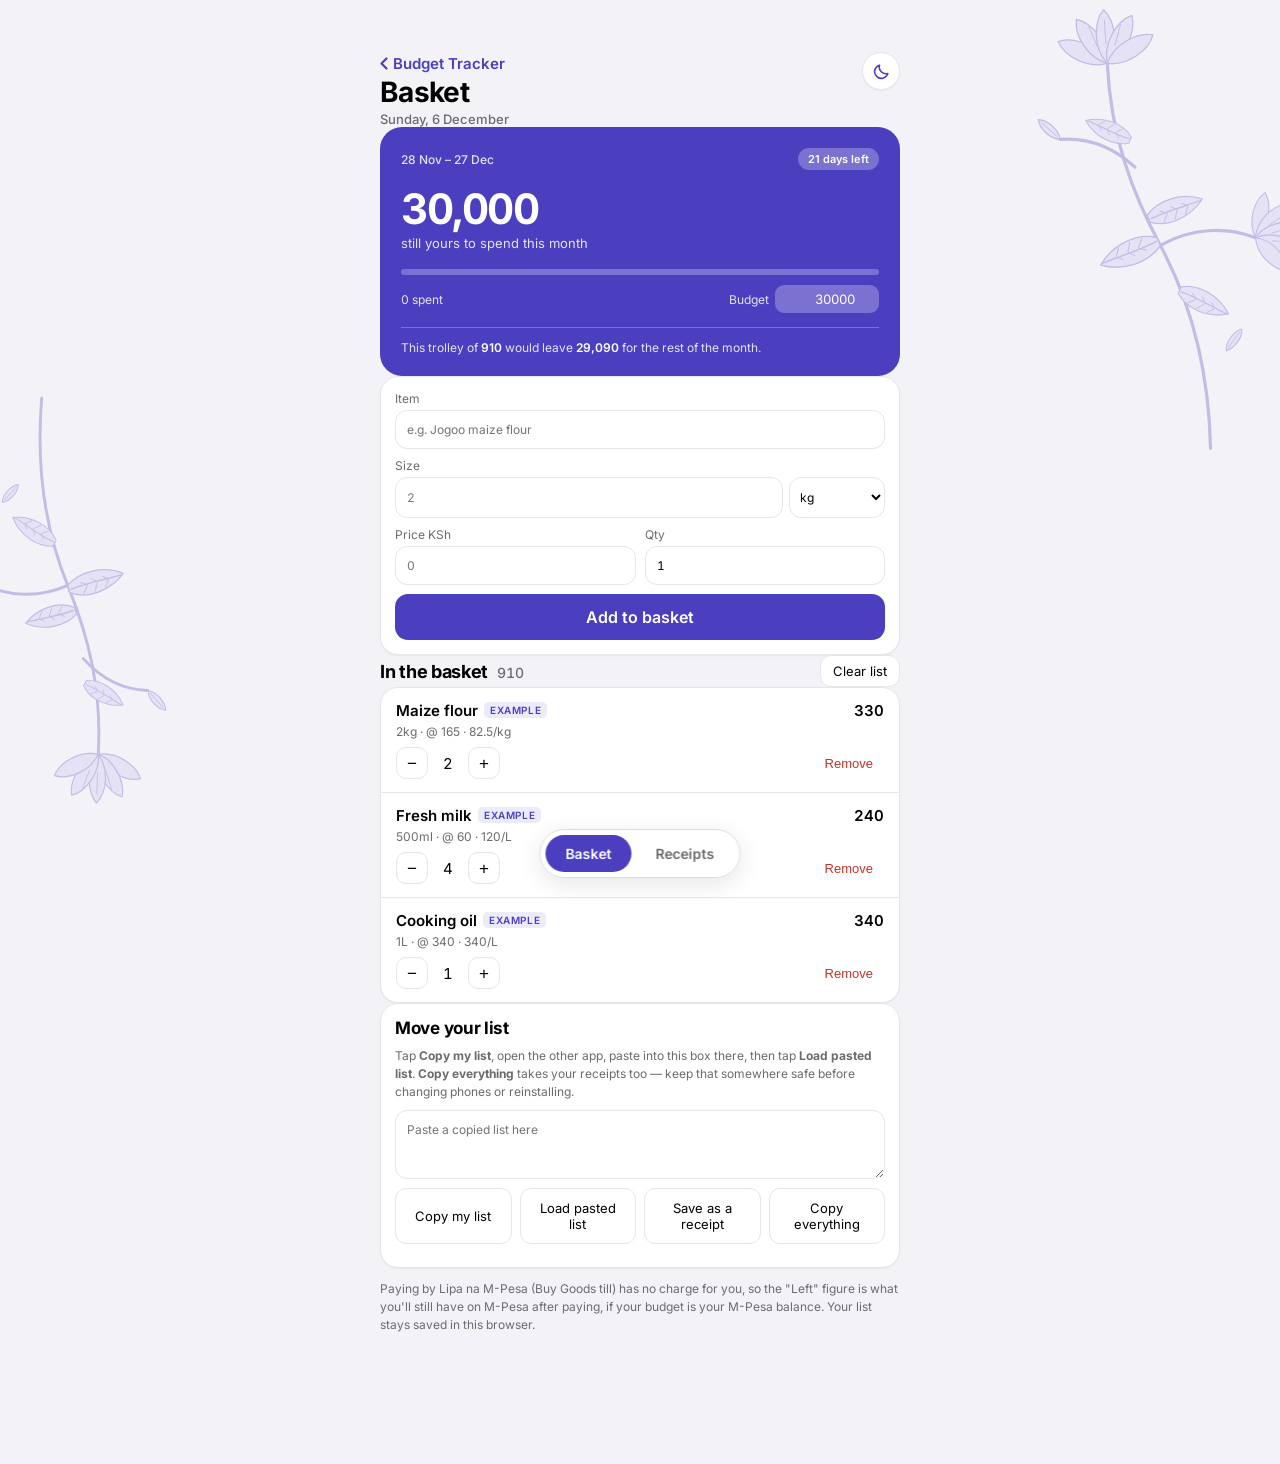
==== app/src/main/assets/basket.html @ 68eb5845 "Make "Install it" work, and put it on the page the app opens on installUpdate() ran on the JavaBridg" ====
<!doctype html><html><head><meta charset=utf8><meta name=viewport content="width=device-width,initial-scale=1,viewport-fit=cover">
<title>Basket — Budget Tracker</title>
<style>:root{color-scheme:light;box-sizing:border-box;padding-top:env(safe-area-inset-top,0px);padding-bottom:env(safe-area-inset-bottom,0px)}html{scroll-padding-top:env(safe-area-inset-top,0px)}body{margin:0;padding:0;font:14px -apple-system,BlinkMacSystemFont,sans-serif;background:#fff;color:#000}img{max-width:100%}[hidden]:not([hidden=until-found i]){display:none!important}</style>
</head><body>
<style>
/* The two webfonts are bundled, so the type survives with no network. */
@font-face{font-family:'Inter';font-style:normal;font-weight:400 700;font-display:swap;
  src:url(fonts/inter-var-latin.woff2) format('woff2')}
</style>
<style>
/* Two themes, switched by hand from the header.
   Light is the Wallet look: a coloured budget card over grey, with a botanical
   line engraving etched into the background.
   Dark is Liquid Glass: translucent panels over black, floating tab bar. */
:root, :root[data-theme="light"]{
  --bg:#F2F2F7; --ink:#000000; --ink2:#6C6C70; --line:#E5E5EA;
  --card:#FFFFFF; --card-line:#E5E5EA; --card-shadow:0 1px 2px rgba(0,0,0,.05);
  --hero:#4B3FBF; --hero-ink:#FFFFFF; --hero-dim:rgba(255,255,255,.85);
  --hero-track:rgba(255,255,255,.26); --hero-fill:#FFFFFF;
  --tint:#4B3FBF; --on-tint:#FFFFFF; --tint-soft:#ECEBFA;
  --warn:#B45309; --bad:#C0352B;
  --shell:rgba(255,255,255,.88); --shell-line:#DCDCE1; --shell-shadow:0 6px 24px rgba(0,0,0,.10);
  --decal-fill:#E4E2F4; --decal-line:#C2BDE5;
  --body:"Inter",-apple-system,system-ui,sans-serif;
  --mono:"Inter",-apple-system,system-ui,sans-serif;
  --blur:none;
  color-scheme:light;
}
:root[data-theme="dark"]{
  --bg:#000000; --ink:#FFFFFF; --ink2:#A8A8AD; --line:rgba(255,255,255,.12);
  --card:rgba(255,255,255,.06); --card-line:rgba(255,255,255,.11); --card-shadow:none;
  --hero:rgba(255,255,255,.08); --hero-ink:#FFFFFF; --hero-dim:#A8A8AD;
  --hero-track:rgba(255,255,255,.14); --hero-fill:#FF9F0A;
  --tint:#FF9F0A; --on-tint:#241500; --tint-soft:rgba(255,159,10,.16);
  --warn:#FFD60A; --bad:#FF6482;
  --shell:rgba(40,40,42,.72); --shell-line:rgba(255,255,255,.16); --shell-shadow:none;
  --decal-fill:rgba(255,255,255,.13); --decal-line:rgba(255,255,255,.34);
  --blur:blur(24px);
  color-scheme:dark;
}

*{-webkit-tap-highlight-color:transparent}
body{background:var(--bg);color:var(--ink);font-family:var(--body);font-size:15px;
  padding-left:max(16px,env(safe-area-inset-left,0px));
  padding-right:max(16px,env(safe-area-inset-right,0px));
  padding-block:0 118px}

/* The engraving. Fixed, so it sits behind everything and never scrolls - which
   is also what gives the glass something to refract in the dark theme. */
.decal{position:fixed;inset:0;z-index:0;pointer-events:none;overflow:hidden}
.decal svg{position:absolute;fill:var(--decal-fill);stroke:var(--decal-line)}
.decal .d1{top:-84px;right:-110px;width:380px;transform:rotate(8deg)}
.decal .d2{bottom:20px;left:-146px;width:344px;transform:rotate(-166deg)}

.wrap{position:relative;z-index:1;max-width:520px;margin:0 auto;display:flex;flex-direction:column;gap:14px}
.num{font-family:var(--mono);font-variant-numeric:tabular-nums;letter-spacing:0}

/* ---- header ---------------------------------------------------------- */
.hello{padding-top:52px;display:flex;align-items:flex-start;justify-content:space-between;gap:12px}
.today{margin:2px 0 0;font-size:13px;color:var(--ink2);font-weight:500}
.upto{display:inline-flex;align-items:center;gap:5px;font-size:15px;font-weight:600;
  color:var(--tint);text-decoration:none;padding:2px 0}
h1{font-size:28px;margin:0;font-weight:700;letter-spacing:-.7px}
.themebtn{width:38px;height:38px;border-radius:19px;border:1px solid var(--card-line);
  background:var(--card);color:var(--tint);cursor:pointer;display:flex;align-items:center;
  justify-content:center;flex:none;box-shadow:var(--card-shadow)}

/* ---- the budget card ------------------------------------------------- */
.cycle{background:var(--hero);color:var(--hero-ink);border-radius:22px;padding:20px;
  display:flex;flex-direction:column;border:1px solid transparent;
  backdrop-filter:var(--blur);-webkit-backdrop-filter:var(--blur)}
:root[data-theme="dark"] .cycle{border-color:var(--card-line)}
.cyctop{display:flex;justify-content:space-between;align-items:center;gap:10px;
  font-size:12px;color:var(--hero-dim);font-weight:500}
.pill{font-size:11px;font-weight:600;padding:4px 10px;border-radius:999px;white-space:nowrap;
  background:var(--hero-track);color:var(--hero-ink)}
:root[data-theme="dark"] .pill{background:var(--tint);color:var(--on-tint)}
.cycbig{font-size:42px;font-weight:700;letter-spacing:-1.5px;line-height:1;margin-top:18px}
.cycsub{margin:5px 0 0;font-size:13px;color:var(--hero-dim)}
.bar{height:6px;background:var(--hero-track);border-radius:3px;overflow:hidden;margin-top:18px}
.bar i{display:block;height:100%;width:0;background:var(--hero-fill);border-radius:3px;transition:width .25s}
.cycfoot{display:flex;justify-content:space-between;align-items:center;gap:10px;
  margin-top:10px;font-size:12px;color:var(--hero-dim)}
.cycfoot .budget{display:flex;align-items:center;gap:6px}
.cycfoot .budget input{width:86px;padding:6px 9px;font-size:13px;text-align:right;
  background:var(--hero-track);border:0;border-radius:9px;color:var(--hero-ink)}
.cycfoot .owned{text-decoration:none;color:var(--hero-dim)}
.cycfoot .owned b{background:var(--hero-track);color:var(--hero-ink);font-weight:600;
  padding:6px 10px;border-radius:9px;margin-left:5px;display:inline-block}
.basketline{margin:14px 0 0;padding-top:12px;border-top:1px solid var(--hero-track);
  font-size:12px;color:var(--hero-dim)}
.basketline b{color:var(--hero-ink);font-weight:600}

/* ---- surfaces -------------------------------------------------------- */
input,select,textarea{background:var(--card);border:1px solid var(--card-line);
  border-radius:12px;padding:11px;min-width:0;color:var(--ink);font:inherit}
input:focus,select:focus,textarea:focus,button:focus-visible,a:focus-visible{
  outline:2px solid var(--tint);outline-offset:2px}
form{background:var(--card);border:1px solid var(--card-line);border-radius:18px;padding:14px;
  display:grid;grid-template-columns:1fr 1fr;gap:9px;box-shadow:var(--card-shadow)}
form .full{grid-column:1/-1}
form label{display:flex;flex-direction:column;gap:4px;font-size:12px;color:var(--ink2);min-width:0}
.size{display:flex;gap:6px}.size input{flex:1;width:0}.size select{width:96px;padding:11px 6px}
.addrow{grid-column:1/-1;display:flex;gap:9px}
.add{flex:1;background:var(--tint);color:var(--on-tint);border:0;border-radius:13px;
  padding:13px 8px;font-weight:600;font-size:16px;cursor:pointer;font-family:inherit}
.add.scan{background:var(--tint-soft);color:var(--tint);box-shadow:none}
:root[data-theme="dark"] .add.scan{color:var(--tint)}

.listhead{display:flex;justify-content:space-between;align-items:center}
.listhead h2{font-size:18px;margin:0;font-weight:700;letter-spacing:-.3px;
  display:flex;align-items:baseline;gap:9px}
.listhead h2 .num{font-size:14px;color:var(--ink2);font-weight:500}
.ghost{background:var(--card);border:1px solid var(--card-line);border-radius:11px;
  padding:7px 12px;font-size:13px;cursor:pointer;color:var(--ink);font-family:inherit}
.confirm{color:var(--bad);border-color:var(--bad)}

ul{list-style:none;margin:0;padding:0;background:var(--card);border:1px solid var(--card-line);
  border-radius:18px;overflow:hidden;box-shadow:var(--card-shadow)}
li{display:grid;grid-template-columns:1fr auto;gap:4px 10px;padding:13px 15px;
  border-bottom:1px solid var(--line)}
li:last-child{border-bottom:0}
.nm{font-weight:600;min-width:0;overflow-wrap:anywhere}
.ex{font-size:10px;letter-spacing:.06em;text-transform:uppercase;background:var(--tint-soft);
  color:var(--tint);padding:2px 6px;border-radius:5px;margin-left:6px;vertical-align:2px}
.meta{font-size:12px;color:var(--ink2);font-family:var(--mono)}
.line{text-align:right;font-weight:600;font-variant-numeric:tabular-nums}
.ctl{grid-column:1/-1;display:flex;align-items:center;gap:7px;margin-top:4px}
.ctl button{width:32px;height:32px;border-radius:10px;border:1px solid var(--card-line);
  background:transparent;color:var(--ink);cursor:pointer;font-size:17px;line-height:1}
.ctl .q{min-width:26px;text-align:center;font-variant-numeric:tabular-nums}
.ctl .del{margin-left:auto;width:auto;padding:0 11px;font-size:13px;color:var(--bad);border:0}
.empty{padding:22px;text-align:center;color:var(--ink2)}
.tip{font-size:12px;color:var(--ink2);line-height:1.5}

.xfer{background:var(--card);border:1px solid var(--card-line);border-radius:18px;padding:14px;
  display:flex;flex-direction:column;gap:9px;box-shadow:var(--card-shadow)}
.xfer h2{font-size:17px;margin:0;font-weight:700;letter-spacing:-.3px}
.xfer .tip{margin:0}
textarea{font-family:var(--mono);font-size:12px;width:100%;box-sizing:border-box;resize:vertical}
.xbtns{display:flex;gap:8px;flex-wrap:wrap}.xbtns .ghost{flex:1;padding:11px}

/* ---- receipts -------------------------------------------------------- */
.stack{display:flex;flex-direction:column;gap:14px}
.sect{background:var(--card);border:1px solid var(--card-line);border-radius:18px;padding:16px;
  box-shadow:var(--card-shadow)}
.sect h2{font-size:17px;margin:0 0 10px;font-weight:700;letter-spacing:-.3px;color:var(--ink)}
.row2{display:flex;justify-content:space-between;gap:10px;padding:9px 0;
  border-bottom:1px solid var(--line);font-size:15px}
.row2:last-child{border-bottom:0}
.row2 .n{min-width:0;overflow-wrap:anywhere}
.row2 .s{display:block;font-size:12px;color:var(--ink2);margin-top:2px}
.row2 .v{font-family:var(--mono);font-variant-numeric:tabular-nums;white-space:nowrap;font-weight:600}
.rcard{display:flex;justify-content:space-between;align-items:center;gap:12px;width:100%;
  text-align:left;background:var(--card);border:1px solid var(--card-line);border-radius:16px;
  padding:14px 16px;cursor:pointer;color:var(--ink);font-family:inherit;box-shadow:var(--card-shadow)}
.rcard .when{font-weight:600;font-size:16px}
.rcard .sub2{font-size:13px;color:var(--ink2)}
.rcard .amt{font-family:var(--mono);font-weight:600;white-space:nowrap;font-variant-numeric:tabular-nums}
.back{background:none;border:0;color:var(--tint);font-weight:600;font-size:15px;padding:0;
  cursor:pointer;text-align:left;font-family:inherit}
.datefix{display:flex;align-items:center;justify-content:space-between;gap:10px;font-size:13px;
  color:var(--ink2);background:var(--card);border:1px solid var(--card-line);border-radius:16px;
  padding:11px 14px;box-shadow:var(--card-shadow)}
.datefix input{padding:7px 9px}
.actions{display:flex;gap:8px}
.actions .ghost{flex:1;padding:12px}
.empty2{color:var(--ink2);font-size:13px;padding:6px 0;line-height:1.5}
.search{width:100%;box-sizing:border-box}

/* ---- the floating tab bar -------------------------------------------- */
.tabs{position:fixed;left:50%;transform:translateX(-50%);
  bottom:calc(22px + env(safe-area-inset-bottom,0px));z-index:30;display:flex;gap:4px;padding:5px;
  border-radius:999px;background:var(--shell);border:1px solid var(--shell-line);
  box-shadow:var(--shell-shadow);backdrop-filter:blur(30px);-webkit-backdrop-filter:blur(30px)}
.tab{display:flex;align-items:center;gap:7px;padding:10px 20px;border-radius:999px;border:0;
  background:transparent;color:var(--ink2);font-size:14px;font-weight:600;cursor:pointer;
  font-family:inherit}
.tab.on{background:var(--tint);color:var(--on-tint)}

/* ---- the review sheet ------------------------------------------------ */
.sheet{position:fixed;inset:0;z-index:40;background:rgba(0,0,0,.45);display:flex;
  align-items:flex-end;justify-content:center}
.sheetbox{background:var(--bg);width:100%;max-width:520px;max-height:88vh;box-sizing:border-box;
  display:flex;flex-direction:column;border-radius:26px 26px 0 0;border:1px solid var(--card-line);
  border-bottom:0;padding:16px max(16px,env(safe-area-inset-left,0px))
  calc(16px + env(safe-area-inset-bottom,0px))}
.sheethead{display:flex;justify-content:space-between;align-items:baseline;gap:10px;margin-bottom:10px}
.sheethead h2{font-size:18px;margin:0;font-weight:700;cursor:pointer;letter-spacing:-.3px}
.sums{font-family:var(--mono);font-size:12px;color:var(--ink2);text-align:right;line-height:1.6;
  white-space:nowrap}
.sums b{color:var(--ink);font-weight:600}
.sums b.off,.sums .off{color:var(--bad)}
.rows{overflow-y:auto;display:flex;flex-direction:column;gap:8px;padding:2px 0}
.rows .tip{margin:0}
.r{display:grid;grid-template-columns:auto 1fr;gap:6px 9px;background:var(--card);
  border:1px solid var(--card-line);border-radius:14px;padding:10px}
.r>input[type=checkbox]{width:21px;height:21px;accent-color:var(--tint);margin:0;align-self:center;padding:0}
.r .rn{grid-column:2}
.r .rq{grid-column:2;display:flex;gap:8px}
.r .rq label{flex:1;display:flex;flex-direction:column;gap:2px;font-size:11px;color:var(--ink2);min-width:0}
.r input[type=text],.r input[type=number]{width:100%;box-sizing:border-box;padding:8px}
.r.off{opacity:.45}
.repl{display:flex;align-items:center;gap:9px;font-size:13px;color:var(--ink);margin-top:10px;line-height:1.4}
.repl input{width:19px;height:19px;accent-color:var(--tint);margin:0;padding:0;flex:none}
.sheetbtns{display:flex;gap:8px;margin-top:12px}
.sheetbtns button{flex:1}
.sheetbtns .ghost{padding:13px}
.sheetbtns button:disabled{opacity:.5}

@media print{
  body{background:#fff;color:#000;padding:0 12px}
  .tabs,.decal,#pageBasket,#pageReceipts,.sheet,.actions,.back,.datefix,.tip{display:none!important}
  .sect{border:0;padding:0;background:#fff;box-shadow:none}
  .row2{border-bottom:1px solid #ccc}
  .row2 .s,.sect h2{color:#555}
  .pheader{display:block;margin:0 0 10px}
  .pheader h1{font-size:18px}
}
.pheader{display:none}
@media (prefers-reduced-motion:reduce){.bar i{transition:none}}
</style>

<script src="js/decal.js"></script>

<div class="wrap">
<div id="pageBasket">
  <header class="hello">
    <div>
      <a class="upto" href="index.html">
        <svg width="8" height="13" viewBox="0 0 8 13" fill="none" stroke="currentColor"
             stroke-width="2.2" stroke-linecap="round" stroke-linejoin="round"
             aria-hidden="true"><path d="M6.5 1.5L1.5 6.5L6.5 11.5"/></svg>
        Budget Tracker
      </a>
      <h1 id="greet">Basket</h1>
      <p class="today" id="today"></p>
    </div>
    <button type="button" class="themebtn" id="themeBtn" aria-label="Switch between light and dark">
      <svg id="themeIcon" width="19" height="19" viewBox="0 0 24 24" fill="none" stroke="currentColor" stroke-width="2" stroke-linecap="round" stroke-linejoin="round" aria-hidden="true"></svg>
    </button>
  </header>

  <section class="cycle" id="meter">
    <div class="cyctop">
      <span id="cycRange"></span>
      <span class="pill" id="cycDays"></span>
    </div>
    <div class="cycbig num" id="cycLeft">0</div>
    <p class="cycsub" id="cycSub">still yours to spend this month</p>
    <div class="bar"><i id="fill"></i></div>
    <div class="cycfoot">
      <span class="num" id="cycSpent"></span>
      <label class="budget" id="budgetEdit" for="budget">Budget <input id="budget" class="num" type="number" inputmode="numeric" min="0" step="500" value="30000"></label>
      <a class="budget owned" id="budgetOwned" href="index.html#budget-card" hidden>Budget <b class="num" id="budgetFigure">0</b></a>
    </div>
    <p class="basketline" id="basketLine" hidden></p>
  </section>

  <form id="f" autocomplete="off">
    <label class="full" for="name">Item<input id="name" required placeholder="e.g. Jogoo maize flour"></label>
    <label class="full" for="sizeN">Size<span class="size"><input id="sizeN" class="num" type="number" inputmode="decimal" step="any" min="0" placeholder="2"><select id="unit"><option>kg</option><option>g</option><option>L</option><option>ml</option><option>pcs</option><option>pack</option></select></span></label>
    <label for="price">Price KSh<input id="price" class="num" type="number" inputmode="decimal" step="any" min="0" required placeholder="0"></label>
    <label for="qty">Qty<input id="qty" class="num" type="number" inputmode="numeric" min="1" value="1"></label>
    <div class="addrow">
      <button class="add" type="submit">Add to basket</button>
      <button class="add scan" type="button" id="scanBtn" hidden>Scan receipt</button>
    </div>
  </form>

  <div class="listhead"><h2>In the basket <span class="num" id="basketTotal"></span></h2><button class="ghost" id="clear" type="button">Clear list</button></div>
  <ul id="list"></ul>
  <section class="xfer">
    <h2>Move your list</h2>
    <p class="tip">Tap <b>Copy my list</b>, open the other app, paste into this box there, then tap <b>Load pasted list</b>. <b>Copy everything</b> takes your receipts too &mdash; keep that somewhere safe before changing phones or reinstalling.</p>
    <textarea id="code" rows="3" placeholder="Paste a copied list here"></textarea>
    <div class="xbtns"><button type="button" class="ghost" id="copyBtn">Copy my list</button><button type="button" class="ghost" id="loadBtn">Load pasted list</button><button type="button" class="ghost" id="keepBtn">Save as a receipt</button><button type="button" class="ghost" id="backupBtn">Copy everything</button></div>
    <p class="tip" id="xmsg" role="status"></p>
  </section>
  <section class="xfer" id="updateBox" hidden>
    <h2>This app</h2>
    <p class="tip" id="updateMsg">Version</p>
    <div class="xbtns">
      <button type="button" class="ghost" id="updateBtn">Check for updates</button>
      <button type="button" class="ghost" id="installBtn" hidden>Install it</button>
    </div>
  </section>
  <p class="tip">Paying by Lipa na M-Pesa (Buy Goods till) has no charge for you, so the "Left" figure is what you'll still have on M-Pesa after paying, if your budget is your M-Pesa balance. Your list stays saved in this browser.</p>
</div>

<div id="pageReceipts" hidden class="stack">
  <input id="q" class="search" type="search" placeholder="Search everything you have bought - e.g. flour" aria-label="Search saved receipts">
  <div class="sect" id="searchOut" hidden></div>
  <div class="sect" id="months"></div>
  <div class="sect" id="topItems"></div>
  <div class="stack" id="receiptList"></div>
</div>

<div id="pageOne" hidden class="stack">
  <button type="button" class="back" id="backToList">&lt; All receipts</button>
  <div class="pheader"><h1>Basket Budget</h1></div>
  <div class="sect" id="oneHead"></div>
  <div class="sect" id="oneItems"></div>
  <label class="datefix">Date on this receipt
    <input type="date" id="oneDate" aria-label="Date on this receipt">
  </label>
  <div class="actions">
    <button type="button" class="ghost" id="onePrint">Save as PDF</button>
    <button type="button" class="ghost" id="oneLoad">Put in basket</button>
    <button type="button" class="ghost" id="oneDelete">Delete</button>
  </div>
</div>
</div>


<nav class="tabs">
  <button type="button" class="tab on" id="tabBasket">Basket</button>
  <button type="button" class="tab" id="tabReceipts">Receipts</button>
</nav>

<div class="sheet" id="sheet" hidden>
  <div class="sheetbox" role="dialog" aria-modal="true" aria-labelledby="sheetTitle">
    <div class="sheethead">
      <h2 id="sheetTitle">From the receipt</h2>
      <div class="sums" id="sums"></div>
    </div>
    <div class="rows" id="rows"></div>
    <p class="tip" id="sheetMsg" role="status"></p>
    <label class="repl" id="replWrap" hidden>
      <input type="checkbox" id="replBox"><span id="replText"></span>
    </label>
    <div class="sheetbtns">
      <button type="button" class="ghost" id="sheetCancel">Cancel</button>
      <button type="button" class="add" id="sheetAdd">Add items</button>
    </div>
  </div>
</div>

<script>
const KEY='basket-budget-v1';
const fmt=n=>Math.round(n).toLocaleString('en-KE');
const fmt2=n=>(Math.round(n*100)/100).toLocaleString('en-KE');
let state={budget:30000,items:[
  {id:1,name:'Maize flour',size:2,unit:'kg',price:165,qty:2,ex:true},
  {id:2,name:'Fresh milk',size:500,unit:'ml',price:60,qty:4,ex:true},
  {id:3,name:'Cooking oil',size:1,unit:'L',price:340,qty:1,ex:true}
]};
try{const s=localStorage.getItem(KEY);if(s)state=JSON.parse(s)}catch(e){}
const save=()=>{try{localStorage.setItem(KEY,JSON.stringify(state))}catch(e){}};
const $=id=>document.getElementById(id);
$('budget').value=state.budget;

/* The Android wrapper, when there is one. In a plain browser every call below
   is skipped and the page behaves exactly as it always did. */
const and=()=>window.Android; // looked up on each call, never captured
const bridge=m=>{try{const a=and();return !!(a&&typeof a[m]==='function')}catch(e){return false}};
const sheetFlag=open=>{if(bridge('setSheetOpen')){try{and().setSheetOpen(open)}catch(e){}}};

function unitPrice(it){
  if(!it.size)return '';
  const map={kg:[1,'kg'],g:[1000,'kg'],L:[1,'L'],ml:[1000,'L']};
  if(map[it.unit]){const per=it.price/(it.size/map[it.unit][0]);return ' · '+fmt2(per)+'/'+map[it.unit][1]}
  return '';
}
function render(){
  const basket=state.items.reduce((s,i)=>s+i.price*i.qty,0);
  $('basketTotal').textContent=basket?fmt(basket):'';
  renderCycle(basket);
  publishGlance();
  const ul=$('list');ul.innerHTML='';
  if(!state.items.length){ul.innerHTML='<li class="empty" style="display:block">Nothing yet. Add your first item above.</li>';return}
  state.items.forEach(it=>{
    const li=document.createElement('li');
    const sz=it.size?`${it.size}${it.unit} · `:'';
    li.innerHTML=`<div class="nm"></div><div class="line num">${fmt(it.price*it.qty)}</div>
      <div class="meta">${sz}@ ${fmt2(it.price)}${unitPrice(it)}</div><div></div>
      <div class="ctl"><button type="button" data-a="-" aria-label="One less">−</button><span class="q num">${it.qty}</span><button type="button" data-a="+" aria-label="One more">+</button><button type="button" class="del" data-a="x">Remove</button></div>`;
    li.querySelector('.nm').textContent=it.name;
    if(it.ex)li.querySelector('.nm').insertAdjacentHTML('beforeend','<span class="ex">example</span>');
    li.querySelectorAll('button').forEach(btn=>btn.onclick=()=>{
      const a=btn.dataset.a;
      if(a==='+')it.qty++;
      if(a==='-'){it.qty--;if(it.qty<1)state.items=state.items.filter(x=>x!==it)}
      if(a==='x')state.items=state.items.filter(x=>x!==it);
      save();render();
    });
    ul.appendChild(li);
  });
}
$('budget').oninput=e=>{state.budget=+e.target.value||0;save();render()};

/* ---- The month, as Jose counts it ------------------------------------- */
/* His budget runs from the 28th to the 27th, so a shop on the 29th belongs
   to the cycle that opened the day before, not to the calendar month. */
const CYCLE_DAY=28;
function cycleOf(when){
  const start=new Date(when.getFullYear(),when.getMonth(),CYCLE_DAY);
  if(when.getDate()<CYCLE_DAY)start.setMonth(start.getMonth()-1);
  const end=new Date(start.getFullYear(),start.getMonth()+1,CYCLE_DAY-1);
  return {start:start,end:end};
}
const shortDate=s=>{const p=s.split('-').map(Number);return p[2]+' '+MONTHS[p[1]-1].slice(0,3)};

/* Basket used to carry its own budget figure. It is one app now, and the
   tracker is where a month is reckoned from the statements - so Groceries
   comes from there: the amount, and what has already gone on it this cycle.
   That figure is the honest one, because it counts every shop M-PESA paid
   for, not only the slips that were scanned.

   Same origin, so this is just a read; the tracker writes it on every render.
   With no tracker data yet, the old local budget still works. */
const GKEY='mpesa-tracker.glance';
function trackerGlance(){
  try{
    const g=JSON.parse(localStorage.getItem(GKEY)||'null');
    if(!g||!(+g.groceriesBudget>0)||!g.cycleFrom||!g.cycleTo)return null;
    return g;
  }catch(e){return null}
}

/* And back the other way: what is in the trolley, for the tracker's home. */
const BGKEY='basket.glance';
function publishGlance(){
  const real=state.items.filter(i=>!i.ex);
  try{
    localStorage.setItem(BGKEY,JSON.stringify({
      at:new Date().toISOString(),
      items:real.length,
      total:real.reduce((s,i)=>s+i.price*i.qty,0),
      receipts:receipts.length,
      lastShop:receipts.length?receipts[0].date:null
    }));
  }catch(e){}
}

function renderCycle(basket){
  const now=new Date();
  const g=trackerGlance();
  let from,to,spent,budget;
  if(g){
    from=g.cycleFrom;to=g.cycleTo;
    budget=+g.groceriesBudget||0;
    spent=+g.groceriesSpent||0;
  }else{
    const c=cycleOf(now);
    from=iso(c.start);to=iso(c.end);
    /* Without the tracker all that is known here is the slips that were
       scanned, which is a floor on the real figure, not the figure. */
    spent=receipts.filter(r=>r.date>=from&&r.date<=to)
      .reduce((s,r)=>s+receiptSum(r),0);
    budget=+state.budget||0;
  }
  const left=budget-spent;
  const pct=budget?Math.min(100,spent/budget*100):0;
  const days=Math.max(0,Math.round((Date.parse(to)-Date.parse(iso(now)))/86400000));

  $('cycRange').textContent=(g?'Groceries · ':'')+shortDate(from)+' – '+shortDate(to);
  $('cycDays').textContent=days===0?'last day':days+(days===1?' day left':' days left');
  $('cycLeft').textContent=fmt(Math.abs(left));
  $('cycSub').textContent=left<0?'over your budget this month':'still yours to spend this month';
  $('cycSpent').textContent=fmt(spent)+' spent'+(g?' this month':'');
  $('fill').style.width=pct+'%';
  $('fill').style.background=left<0?'var(--bad)':pct>=85?'var(--warn)':'var(--hero-fill)';
  $('cycLeft').style.color=left<0?'var(--bad)':'var(--hero-ink)';

  /* The figure is the tracker's, so it is shown there rather than typed here.
     Two places to edit one number is how they end up disagreeing. */
  $('budgetEdit').hidden=!!g;
  $('budgetOwned').hidden=!g;
  if(g)$('budgetFigure').textContent=fmt(budget);
  else $('budget').value=state.budget;

  const line=$('basketLine');
  if(basket>0&&budget>0){
    line.hidden=false;
    const after=left-basket;
    line.innerHTML='This trolley of <b>'+fmt(basket)+'</b> would leave <b>'+
      fmt(Math.abs(after))+'</b>'+(after<0?' over your budget.':' for the rest of the month.');
  }else if(basket>0){
    line.hidden=false;
    line.innerHTML='This trolley comes to <b>'+fmt(basket)+'</b>.';
  }else line.hidden=true;
}

/* ---- Light or dark, Jose's choice ------------------------------------- */
const TKEY='basket-theme';
const SUN='<circle cx="12" cy="12" r="4.2"></circle><path d="M12 2v2M12 20v2M4.2 4.2l1.4 1.4M18.4 18.4l1.4 1.4M2 12h2M20 12h2M4.2 19.8l1.4-1.4M18.4 5.6l1.4-1.4"></path>';
const MOON='<path d="M20 14.5A8.5 8.5 0 0 1 9.5 4a8.5 8.5 0 1 0 10.5 10.5z"></path>';
function applyTheme(mode){
  document.documentElement.setAttribute('data-theme',mode);
  /* The icon shows what tapping gives you, not where you are. */
  $('themeIcon').innerHTML=mode==='dark'?SUN:MOON;
  try{localStorage.setItem(TKEY,mode)}catch(e){}
  /* The status bar is Android's, so it has to be told. */
  if(bridge('setChrome')){
    try{and().setChrome(mode==='dark'?'#000000':'#F2F2F7',mode==='dark')}catch(e){}
  }
}
function startTheme(){
  let mode=null;
  try{mode=localStorage.getItem(TKEY)}catch(e){}
  if(mode!=='light'&&mode!=='dark'){
    mode=window.matchMedia&&window.matchMedia('(prefers-color-scheme: dark)').matches?'dark':'light';
  }
  applyTheme(mode);
}
$('themeBtn').onclick=()=>
  applyTheme(document.documentElement.getAttribute('data-theme')==='dark'?'light':'dark');

function greet(){
  const now=new Date();
  const days=['Sunday','Monday','Tuesday','Wednesday','Thursday','Friday','Saturday'];
  $('today').textContent=days[now.getDay()]+', '+now.getDate()+' '+MONTHS[now.getMonth()];
}
$('f').onsubmit=e=>{
  e.preventDefault();
  const price=parseFloat($('price').value);if(!(price>=0))return;
  state.items=state.items.filter(i=>!i.ex);
  state.items.unshift({id:Date.now(),name:$('name').value.trim(),size:parseFloat($('sizeN').value)||0,unit:$('unit').value,price,qty:Math.max(1,parseInt($('qty').value)||1)});
  save();render();
  $('name').value='';$('sizeN').value='';$('price').value='';$('qty').value=1;$('name').focus();
};
let armed=false;
$('clear').onclick=()=>{
  const b=$('clear');
  if(!armed){armed=true;b.textContent='Tap again to clear';b.classList.add('confirm');setTimeout(()=>{armed=false;b.textContent='Clear list';b.classList.remove('confirm')},3000);return}
  state.items=[];armed=false;b.textContent='Clear list';b.classList.remove('confirm');save();render();
};
const msg=t=>{$('xmsg').textContent=t};
function putOnClipboard(text,done){
  const ta=$('code');
  ta.value=text;
  const sel=()=>{ta.focus();ta.select();try{document.execCommand('copy')}catch(e){}};
  const viaAndroid=()=>{
    if(bridge('copyToClipboard')){try{and().copyToClipboard(ta.value);done();return true}catch(e){}}
    return false;
  };
  const fallback=()=>{if(!viaAndroid()){sel();msg('Text is selected in the box. Long-press it and tap Copy.')}};
  try{navigator.clipboard.writeText(ta.value).then(done,fallback)}catch(e){fallback()}
}
$('backupBtn').onclick=()=>{
  putOnClipboard('BASKET2:'+JSON.stringify({
    budget:state.budget,
    items:state.items.filter(i=>!i.ex),
    receipts:receipts
  }),()=>msg('Copied your basket and all '+receipts.length+
    (receipts.length===1?' receipt':' receipts')+'. Paste it somewhere safe.'));
};
$('copyBtn').onclick=()=>{
  const ta=$('code');
  ta.value='BASKET1:'+JSON.stringify({budget:state.budget,items:state.items.filter(i=>!i.ex)});
  const sel=()=>{ta.focus();ta.select();try{document.execCommand('copy')}catch(e){}};
  const ok=()=>msg('Copied. Now paste it in the other app.');
  // A WebView can refuse navigator.clipboard, so Android's own clipboard is
  // the next thing tried, and hand-selection the last.
  const viaAndroid=()=>{
    if(bridge('copyToClipboard')){try{and().copyToClipboard(ta.value);ok();return true}catch(e){}}
    return false;
  };
  const fallback=()=>{if(!viaAndroid()){sel();msg('Text is selected in the box. Long-press it and tap Copy.')}};
  try{
    navigator.clipboard.writeText(ta.value).then(ok,fallback);
  }catch(e){fallback()}
};
$('loadBtn').onclick=()=>{
  try{
    let t=$('code').value.trim();
    if(t.startsWith('BASKET1:')||t.startsWith('BASKET2:'))t=t.slice(8);
    const d=JSON.parse(t);
    if(!Array.isArray(d.items))throw 0;
    const loaded=d.items.map(i=>({id:i.id||Date.now()+Math.random(),name:String(i.name||'Item'),size:+i.size||0,unit:i.unit||'pcs',price:+i.price||0,qty:Math.max(1,+i.qty||1)}));
    state={budget:(d.budget!=null?+d.budget:state.budget)||0,items:loaded};
    $('budget').value=state.budget;
    let note='Loaded '+loaded.length+' items.';
    // A full backup brings the receipts back with it.
    if(Array.isArray(d.receipts)){
      receipts=d.receipts.filter(r=>r&&r.date&&Array.isArray(r.items));
      receipts.sort((a,b)=>a.date<b.date?1:a.date>b.date?-1:0);
      saveReceipts();renderReceipts();
      note+=' Restored '+receipts.length+(receipts.length===1?' receipt.':' receipts.');
    }
    // A pasted list can carry the day it was bought, and then it is kept as a
    // receipt too rather than only filling the basket.
    if(/^\d{4}-\d{2}-\d{2}$/.test(String(d.date||''))){
      storeReceipt(loaded,d.date,d.slipTotal==null?null:+d.slipTotal,d.lineCount==null?null:+d.lineCount);
      note+=' Saved under Receipts as '+prettyDate(d.date)+'.';
    }
    save();render();$('code').value='';
    msg(note);
  }catch(e){msg('That text is not a copied list. Copy it again with the Copy my list button and paste the whole thing.')}
};

/* ---- Scan receipt ----------------------------------------------------- */
let scanned=[], receiptTotal=null, lineCount=null, scanMsg='', rawRows=[];

if(bridge('scanReceipt'))$('scanBtn').hidden=false;
$('scanBtn').onclick=()=>{try{and().scanReceipt()}catch(e){}};

const openSheet=()=>{$('sheet').hidden=false;sheetFlag(true)};
const closeSheet=()=>{$('sheet').hidden=true;sheetFlag(false);scanned=[];receiptTotal=null;lineCount=null;scanMsg='';rawRows=[]};
/* Android's back button calls this first; true means it closed something. */
window.bbCloseSheet=()=>{if($('sheet').hidden)return false;closeSheet();return true};

window.onReceiptScanning=()=>{
  scanned=[];receiptTotal=null;lineCount=null;scanMsg='';rawRows=[];
  $('rows').innerHTML='';$('sums').innerHTML='';
  $('sheetMsg').textContent='Reading the receipt…';
  $('sheetAdd').hidden=true;$('sheetCancel').textContent='Cancel';
  openSheet();
};

window.onReceiptScanned=payload=>{
  const d=Array.isArray(payload)?{items:payload,receiptTotal:null}:(payload||{});
  scanned=(d.items||[]).map(i=>({
    on:true,
    name:String(i.name||'Item'),
    qty:Math.max(1,parseInt(i.qty)||1),
    price:+i.price||0
  }));
  receiptTotal=(d.receiptTotal==null)?null:+d.receiptTotal;
  lineCount=(d.lineCount==null)?null:+d.lineCount;
  rawRows=Array.isArray(d.rows)?d.rows:[];
  scanMsg=d.message?String(d.message):'';
  drawSheet();
  openSheet();
};

function drawSheet(){
  const rows=$('rows');rows.innerHTML='';
  $('sheetAdd').hidden=!scanned.length;
  if(!scanned.length){
    $('sums').innerHTML='';
    $('sheetCancel').textContent='Close';
    $('sheetMsg').textContent='';
    const p=document.createElement('p');
    p.className='tip';
    p.textContent=scanMsg||'Nothing could be read off that photo. It works best with the slip flat, well lit, and filling the frame.';
    rows.appendChild(p);
    if(bridge('scanReceipt')){
      const b=document.createElement('button');
      b.type='button';b.className='add';b.textContent='Try another photo';
      b.onclick=()=>{closeSheet();try{and().scanReceipt()}catch(e){}};
      rows.appendChild(b);
    }
    return;
  }
  $('sheetCancel').textContent='Cancel';
  // Scanning a second time must not stack a whole shop on top of the first.
  const already=state.items.filter(i=>!i.ex).length;
  $('replWrap').hidden=!already;
  $('replBox').checked=false;
  $('replText').textContent='Clear the '+already+(already===1?' item':' items')+
    ' already in my basket first';
  scanned.forEach(it=>{
    const r=document.createElement('div');
    r.className='r';
    r.innerHTML=`<input type="checkbox" checked aria-label="Include this item">
      <input class="rn" type="text" aria-label="Item name">
      <div class="rq"><label>Qty<input type="number" min="1" inputmode="numeric" class="num" value="${it.qty}"></label>
      <label>Price KSh<input type="number" min="0" step="any" inputmode="decimal" class="num" value="${it.price}"></label></div>`;
    const cb=r.querySelector('input[type=checkbox]'), nm=r.querySelector('.rn');
    const qp=r.querySelectorAll('.rq input'), q=qp[0], p=qp[1];
    nm.value=it.name; // set as a value, never as markup: this text came off a photo
    cb.onchange=()=>{it.on=cb.checked;r.className='r'+(it.on?'':' off');sums()};
    nm.oninput=()=>{it.name=nm.value};
    q.oninput=()=>{it.qty=Math.max(1,parseInt(q.value)||1);sums()};
    p.oninput=()=>{it.price=parseFloat(p.value)||0;sums()};
    rows.appendChild(r);
  });
  sums();
}

function sums(){
  const on=scanned.filter(i=>i.on);
  const t=on.reduce((s,i)=>s+i.price*i.qty,0);
  // The slip's own total against the rows that are ticked, so a misread shows.
  const gap=receiptTotal==null?0:Math.round(receiptTotal-t);
  if(receiptTotal==null)$('sums').innerHTML='Your list <b>'+fmt(t)+'</b>';
  else $('sums').innerHTML='Slip total <b>'+fmt(receiptTotal)+'</b><br>Your list <b class="'+
    (Math.abs(gap)>1?'off':'')+'">'+fmt(t)+'</b>';
  // The slip counts its own lines, so a short read is visible rather than guessed.
  if(lineCount!=null){
    const short=scanned.length<lineCount;
    $('sums').innerHTML+='<br><span class="'+(short?'off':'')+'">'+
      scanned.length+' of '+lineCount+' lines</span>';
  }
  $('sheetAdd').textContent='Add '+on.length+(on.length===1?' item':' items');
  $('sheetAdd').disabled=!on.length;
  // Say what the difference means, rather than leaving two numbers to compare.
  $('sheetMsg').textContent=
    receiptTotal==null?'Check these against the slip. Untick anything you do not want.':
    Math.abs(gap)<=1?'This matches the slip. Untick anything you do not want.':
    gap>0?'KSh '+fmt(gap)+' less than the slip, so some lines were not read. Add those by hand, or photograph the slip again with the sections overlapping. Tap the title above to copy exactly what the camera read.':
    'KSh '+fmt(-gap)+' more than the slip, so something was read twice. Untick the repeats.';
}

const sameThing=n=>String(n).toLowerCase().replace(/[^a-z0-9]/g,'');
$('sheetAdd').onclick=()=>{
  const add=scanned.filter(i=>i.on&&i.name.trim()&&i.price>0);
  if(!add.length)return;
  state.items=$('replBox').checked?[]:state.items.filter(i=>!i.ex);
  // Re-reading the same slip updates the lines it put there before, rather
  // than leaving two of everything.
  const incoming=new Set(add.map(i=>sameThing(i.name)));
  state.items=state.items.filter(i=>!incoming.has(sameThing(i.name)));
  // Reversed, so the first row on the receipt ends up at the top of the list.
  add.slice().reverse().forEach((i,k)=>state.items.unshift(
    {id:Date.now()+k,name:i.name.trim(),size:0,unit:'pcs',price:i.price,qty:i.qty}));
  keepReceipt(add);
  closeSheet();save();render();
};
// Copies the camera's own text, which is the only way to tell a misread
// apart from a line the camera never saw.
$('sheetTitle').onclick=()=>{
  if(!rawRows.length)return;
  const text=rawRows.join(String.fromCharCode(10));
  const done=()=>{$('sheetMsg').textContent='Copied what the camera read ('+rawRows.length+' rows). Paste it anywhere.'};
  if(bridge('copyToClipboard')){try{and().copyToClipboard(text);done();return}catch(e){}}
  try{navigator.clipboard.writeText(text).then(done,()=>{})}catch(e){}
};
$('sheetCancel').onclick=()=>closeSheet();
$('sheet').onclick=e=>{if(e.target===$('sheet'))closeSheet()};

/* ---- Updates --------------------------------------------------------- */
/* The one thing in the app that uses the network, and only when tapped. */
if(bridge('appVersion')){
  $('updateBox').hidden=false;
  let version='';
  try{version=and().appVersion()}catch(e){}
  $('updateMsg').textContent='Version '+version+'. Updates come from the project on GitHub.';
  $('updateBtn').onclick=()=>{
    $('updateMsg').textContent='Checking…';
    $('installBtn').hidden=true;
    try{and().checkUpdate()}catch(e){$('updateMsg').textContent='Could not check just now.'}
  };
  /* Never swallow this: a bridge call that threw is how "Install it" looked
     like a dead button for a whole release. */
  $('installBtn').onclick=()=>{
    try{and().installUpdate()}catch(e){$('updateMsg').textContent='Could not start the download: '+e.message}
  };
}
window.onUpdateStatus=(message,canInstall)=>{
  $('updateMsg').textContent=String(message);
  $('installBtn').hidden=!canInstall;
};

/* ---- Saved receipts --------------------------------------------------- */
const RKEY='basket-receipts-v1';
let receipts=[];
try{const r=localStorage.getItem(RKEY);if(r)receipts=JSON.parse(r)||[]}catch(e){}
const saveReceipts=()=>{try{localStorage.setItem(RKEY,JSON.stringify(receipts))}catch(e){}};

const iso=d=>d.getFullYear()+'-'+String(d.getMonth()+1).padStart(2,'0')+'-'+String(d.getDate()).padStart(2,'0');
const MONTHS=['January','February','March','April','May','June','July','August','September','October','November','December'];
const prettyDate=s=>{const p=s.split('-').map(Number);return p[2]+' '+MONTHS[p[1]-1]+' '+p[0]};
const prettyMonth=s=>{const p=s.split('-').map(Number);return MONTHS[p[1]-1]+' '+p[0]};

/* The slip carries three dates: the fiscal header's "29 Oct 2026", the loyalty
   slip's "As At 28-10-2026" (when the POINTS balance was struck, not when you
   shopped) and the control unit's "10-29-2026" in month-day order. The header
   is the only one that means this shop, and a month spelt out cannot be read
   back to front, so it is looked for first. */
function receiptDate(rows){
  const text=rows||[];
  const MON={jan:1,feb:2,mar:3,apr:4,may:5,jun:6,jul:7,aug:8,sep:9,oct:10,nov:11,dec:12};
  const pad=v=>String(v).padStart(2,'0');
  const make=(y,mo,d)=>{
    if(y<100)y+=2000;
    if(mo>12&&d<=12){const t=d;d=mo;mo=t}
    if(mo<1||mo>12||d<1||d>31||y<2000||y>2100)return null;
    return y+'-'+pad(mo)+'-'+pad(d);
  };
  const named=/(\d{1,2})\s+([A-Za-z]{3,9})\.?\s+(\d{4})/;
  for(const row of text){
    const m=named.exec(row);
    if(!m)continue;
    const mo=MON[m[2].slice(0,3).toLowerCase()];
    if(!mo)continue;
    const got=make(+m[3],mo,+m[1]);
    if(got)return got;
  }
  const numeric=/(\d{1,2})[\/.-](\d{1,2})[\/.-](\d{2,4})/;
  for(const row of text){
    if(/\bas\s+at\b|points/i.test(row))continue;
    const m=numeric.exec(row);
    if(!m)continue;
    const got=make(+m[3],+m[2],+m[1]);
    if(got)return got;
  }
  return iso(new Date());
}

function storeReceipt(items,date,slipTotal,lines){
  receipts.unshift({
    id:'r'+Date.now(),
    date:date,
    savedAt:new Date().toISOString(),
    slipTotal:slipTotal,
    lineCount:lines,
    items:items.map(i=>({name:String(i.name).trim(),qty:i.qty,price:i.price}))
  });
  receipts.sort((a,b)=>a.date<b.date?1:a.date>b.date?-1:0);
  saveReceipts();
  renderReceipts();
  render();
  return receipts[0];
}
function keepReceipt(items){
  storeReceipt(items,receiptDate(rawRows),receiptTotal,lineCount);
}

const lineTotalOf=i=>i.price*i.qty;
const receiptSum=r=>r.items.reduce((s,i)=>s+lineTotalOf(i),0);

/* A row of name + amount, with the name set as text and never as markup. */
function row2(name, sub, amount){
  const row=document.createElement('div');
  row.className='row2';
  row.innerHTML='<span class="n"></span><span class="v">'+fmt(amount)+'</span>';
  const n=row.querySelector('.n');
  n.textContent=name;
  if(sub){const s=document.createElement('span');s.className='s';s.textContent=sub;n.appendChild(s)}
  return row;
}

/* ---- the three views -------------------------------------------------- */
function show(which){
  $('pageBasket').hidden=which!=='basket';
  $('pageReceipts').hidden=which!=='receipts';
  $('pageOne').hidden=which!=='one';
  $('tabBasket').className='tab'+(which==='basket'?' on':'');
  $('tabReceipts').className='tab'+(which==='basket'?'':' on');
  window.scrollTo(0,0);
}
$('tabBasket').onclick=()=>show('basket');
$('tabReceipts').onclick=()=>{renderReceipts();show('receipts')};
$('backToList').onclick=()=>show('receipts');

function renderReceipts(){
  const list=$('receiptList');
  list.innerHTML='';
  if(!receipts.length){
    list.innerHTML='<p class="empty2">No receipts yet. Scan one and it is kept here with its date, so you can look back at what you bought.</p>';
  }
  receipts.forEach(r=>{
    const b=document.createElement('button');
    b.type='button';
    b.className='rcard';
    const n=r.items.length;
    b.innerHTML='<span><span class="when"></span><br><span class="sub2">'+
      n+(n===1?' item':' items')+'</span></span><span class="amt">'+fmt(receiptSum(r))+'</span>';
    b.querySelector('.when').textContent=prettyDate(r.date);
    b.onclick=()=>openReceipt(r.id);
    list.appendChild(b);
  });
  renderMonths();
  renderTop();
  runSearch();
}

function renderMonths(){
  // Grouped by Jose's own month, the 28th to the 27th, so these add up to
  // what the budget card on the Basket tab is counting.
  const by={};
  receipts.forEach(r=>{
    const p=r.date.split('-').map(Number);
    const c=cycleOf(new Date(p[0],p[1]-1,p[2]));
    const k=iso(c.start);
    if(!by[k])by[k]={total:0,n:0,from:k,to:iso(c.end),end:c.end};
    by[k].total+=receiptSum(r);
    by[k].n++;
  });
  const keys=Object.keys(by).sort().reverse();
  const box=$('months');
  box.innerHTML='<h2>Spent each month</h2>';
  if(!keys.length){box.innerHTML+='<p class="empty2">Nothing yet.</p>';return}
  keys.forEach(k=>{
    const c=by[k];
    const name=MONTHS[c.end.getMonth()]+' '+c.end.getFullYear();
    box.appendChild(row2(name,
      shortDate(c.from)+' – '+shortDate(c.to)+' · '+c.n+(c.n===1?' receipt':' receipts'),
      c.total));
  });
}

function renderTop(){
  const by={};
  receipts.forEach(r=>r.items.forEach(i=>{
    const k=i.name.toLowerCase();
    if(!by[k])by[k]={name:i.name,total:0,qty:0};
    by[k].total+=lineTotalOf(i);
    by[k].qty+=i.qty;
  }));
  const top=Object.keys(by).map(k=>by[k]).sort((a,b)=>b.total-a.total).slice(0,8);
  const box=$('topItems');
  box.innerHTML='<h2>What costs you the most</h2>';
  if(!top.length){box.innerHTML+='<p class="empty2">Nothing yet.</p>';return}
  top.forEach(t=>box.appendChild(row2(t.name, t.qty+' bought in all', t.total)));
}

function runSearch(){
  const term=$('q').value.trim().toLowerCase();
  const out=$('searchOut');
  if(!term){out.hidden=true;out.innerHTML='';return}
  const hits=[];
  receipts.forEach(r=>r.items.forEach(i=>{
    if(i.name.toLowerCase().indexOf(term)>=0)hits.push({date:r.date,item:i});
  }));
  hits.sort((a,b)=>a.date<b.date?1:-1);
  out.hidden=false;
  out.innerHTML='';
  const head=document.createElement('h2');
  if(!hits.length){
    head.textContent='Nothing matching that';
    out.appendChild(head);
    const p=document.createElement('p');
    p.className='empty2';
    p.textContent='No saved receipt has an item with that in its name.';
    out.appendChild(p);
    return;
  }
  const total=hits.reduce((s,h)=>s+lineTotalOf(h.item),0);
  head.textContent=hits.length+(hits.length===1?' line':' lines')+' · '+fmt(total)+' in all';
  out.appendChild(head);
  hits.forEach(h=>out.appendChild(
    row2(h.item.name, prettyDate(h.date)+' · '+h.item.qty+' @ '+fmt2(h.item.price),
      lineTotalOf(h.item))));
}
$('q').oninput=runSearch;

let armedKeep=false;
$('keepBtn').onclick=()=>{
  const items=state.items.filter(i=>!i.ex);
  if(!items.length){msg('Nothing in the basket to save.');return}
  const b=$('keepBtn');
  if(!armedKeep){
    armedKeep=true;b.textContent='Tap again to save';
    setTimeout(()=>{armedKeep=false;b.textContent='Save as a receipt'},3000);
    return;
  }
  armedKeep=false;b.textContent='Save as a receipt';
  const r=storeReceipt(items,iso(new Date()),null,null);
  msg('Saved under Receipts as '+prettyDate(r.date)+'.');
};

/* ---- one receipt, which is also what gets printed ---------------------- */
let openId=null;
function openReceipt(id){
  let r=null;
  receipts.forEach(x=>{if(x.id===id)r=x});
  if(!r)return;
  openId=id;
  const sum=receiptSum(r);
  const head=$('oneHead');
  head.innerHTML='<h2>Receipt</h2>';
  head.appendChild(row2('Date','',0)).querySelector('.v').textContent=prettyDate(r.date);
  head.appendChild(row2('Items','',r.items.length));
  head.appendChild(row2('Total','',sum));
  if(r.slipTotal!=null&&Math.abs(r.slipTotal-sum)>1)
    head.appendChild(row2('Printed on the slip','',r.slipTotal));

  $('oneDate').value=r.date;
  const box=$('oneItems');
  box.innerHTML='<h2>What you bought</h2>';
  r.items.forEach(i=>box.appendChild(
    row2(i.name, i.qty>1?(i.qty+' @ '+fmt2(i.price)):'', lineTotalOf(i))));
  show('one');
}

$('oneDate').onchange=()=>{
  const v=$('oneDate').value;
  if(!/^\d{4}-\d{2}-\d{2}$/.test(v))return;
  receipts.forEach(x=>{if(x.id===openId)x.date=v});
  receipts.sort((a,b)=>a.date<b.date?1:a.date>b.date?-1:0);
  saveReceipts();renderReceipts();openReceipt(openId);
};
$('onePrint').onclick=()=>{
  let r=null;
  receipts.forEach(x=>{if(x.id===openId)r=x});
  const name='Receipt '+(r?r.date:'');
  if(bridge('printPage')){try{and().printPage(name);return}catch(e){}}
  try{window.print()}catch(e){}
};
$('oneLoad').onclick=()=>{
  let r=null;
  receipts.forEach(x=>{if(x.id===openId)r=x});
  if(!r)return;
  state.items=r.items.map((i,k)=>({id:Date.now()+k,name:i.name,size:0,unit:'pcs',price:i.price,qty:i.qty}));
  save();render();show('basket');
};
let armedDel=false;
$('oneDelete').onclick=()=>{
  const b=$('oneDelete');
  if(!armedDel){
    armedDel=true;b.textContent='Tap again to delete';b.classList.add('confirm');
    setTimeout(()=>{armedDel=false;b.textContent='Delete';b.classList.remove('confirm')},3000);
    return;
  }
  receipts=receipts.filter(x=>x.id!==openId);
  armedDel=false;b.textContent='Delete';b.classList.remove('confirm');
  saveReceipts();renderReceipts();show('receipts');
};

startTheme();
greet();
render();
renderReceipts();
</script>

</body></html>
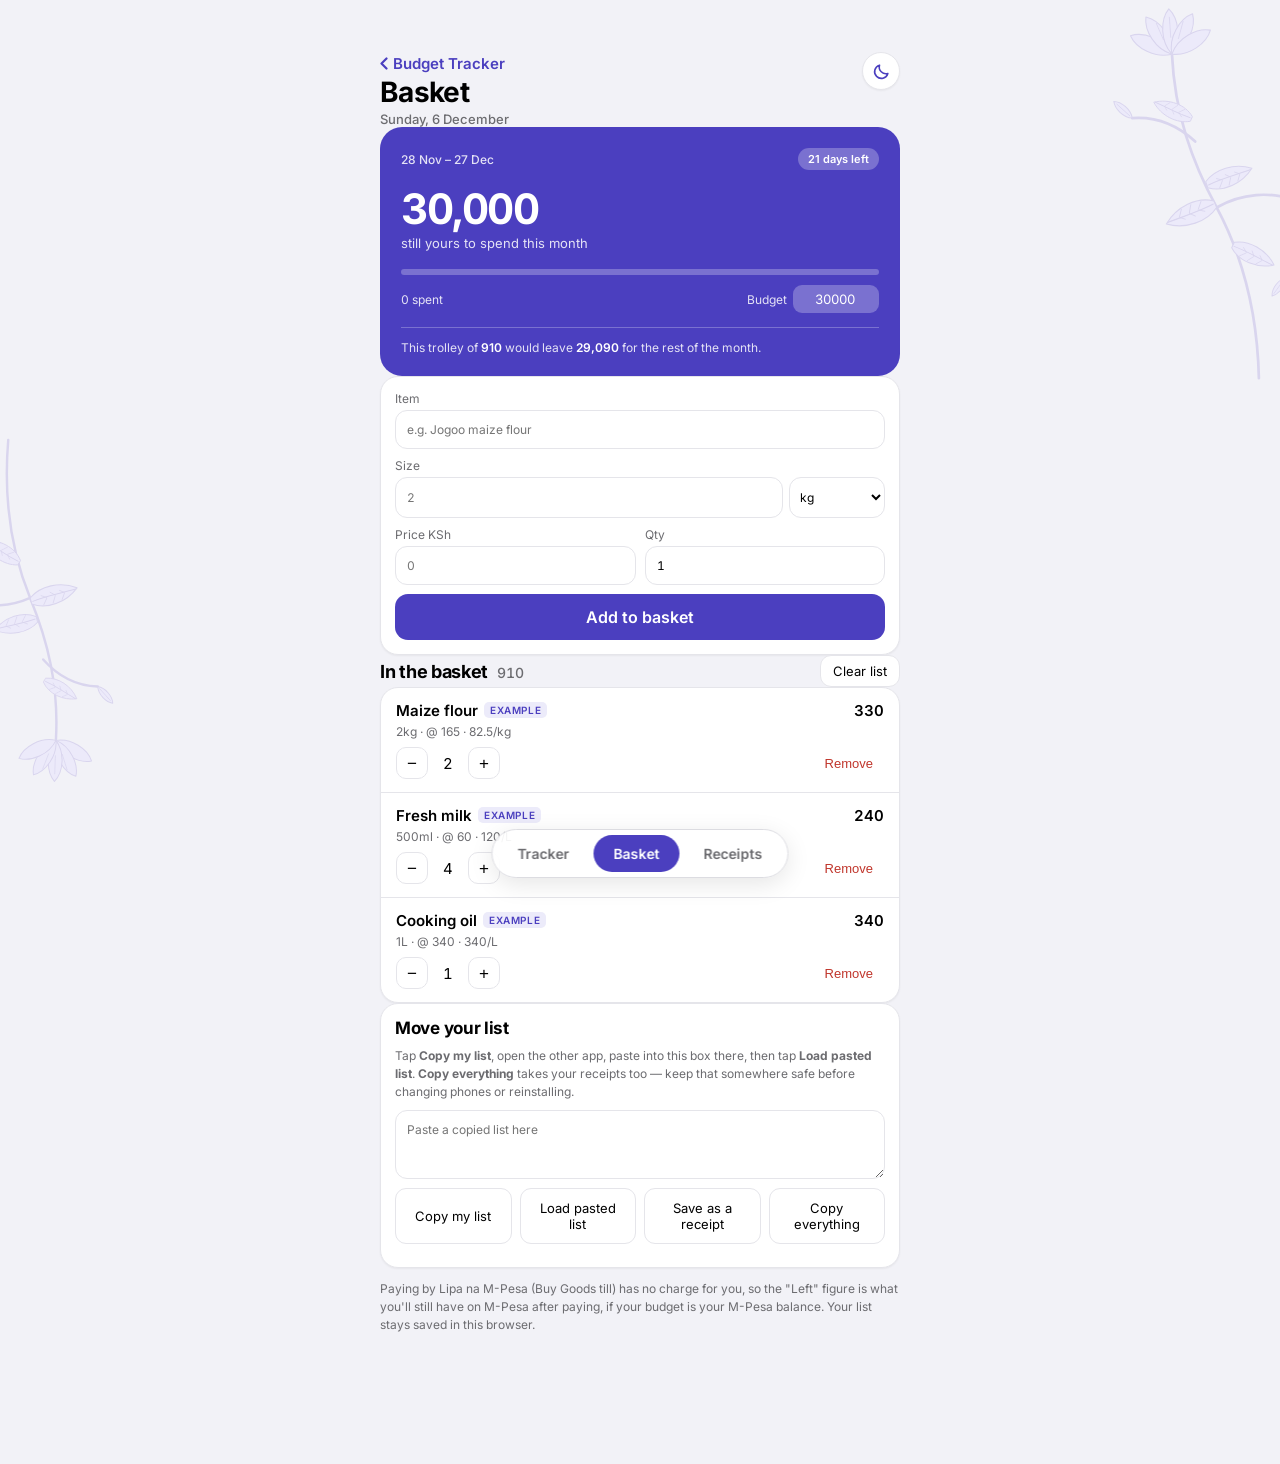
==== commit b44bf587: "One look, not two: the tracker moves onto Basket's design The home card was Basket's and everything " ====
--- a/app/src/main/assets/basket.html
+++ b/app/src/main/assets/basket.html
@@ -1,59 +1,17 @@
 <!doctype html><html><head><meta charset=utf8><meta name=viewport content="width=device-width,initial-scale=1,viewport-fit=cover">
 <title>Basket — Budget Tracker</title>
-<style>:root{color-scheme:light;box-sizing:border-box;padding-top:env(safe-area-inset-top,0px);padding-bottom:env(safe-area-inset-bottom,0px)}html{scroll-padding-top:env(safe-area-inset-top,0px)}body{margin:0;padding:0;font:14px -apple-system,BlinkMacSystemFont,sans-serif;background:#fff;color:#000}img{max-width:100%}[hidden]:not([hidden=until-found i]){display:none!important}</style>
+<style>:root{color-scheme:dark;box-sizing:border-box;padding-top:env(safe-area-inset-top,0px);padding-bottom:env(safe-area-inset-bottom,0px)}html{scroll-padding-top:env(safe-area-inset-top,0px)}body{margin:0;padding:0;font:14px -apple-system,BlinkMacSystemFont,sans-serif;background:#000;color:#fff}img{max-width:100%}[hidden]:not([hidden=until-found i]){display:none!important}</style>
 </head><body>
+<link rel="stylesheet" href="css/theme.css">
 <style>
-/* The two webfonts are bundled, so the type survives with no network. */
-@font-face{font-family:'Inter';font-style:normal;font-weight:400 700;font-display:swap;
-  src:url(fonts/inter-var-latin.woff2) format('woff2')}
-</style>
-<style>
-/* Two themes, switched by hand from the header.
-   Light is the Wallet look: a coloured budget card over grey, with a botanical
-   line engraving etched into the background.
-   Dark is Liquid Glass: translucent panels over black, floating tab bar. */
-:root, :root[data-theme="light"]{
-  --bg:#F2F2F7; --ink:#000000; --ink2:#6C6C70; --line:#E5E5EA;
-  --card:#FFFFFF; --card-line:#E5E5EA; --card-shadow:0 1px 2px rgba(0,0,0,.05);
-  --hero:#4B3FBF; --hero-ink:#FFFFFF; --hero-dim:rgba(255,255,255,.85);
-  --hero-track:rgba(255,255,255,.26); --hero-fill:#FFFFFF;
-  --tint:#4B3FBF; --on-tint:#FFFFFF; --tint-soft:#ECEBFA;
-  --warn:#B45309; --bad:#C0352B;
-  --shell:rgba(255,255,255,.88); --shell-line:#DCDCE1; --shell-shadow:0 6px 24px rgba(0,0,0,.10);
-  --decal-fill:#E4E2F4; --decal-line:#C2BDE5;
-  --body:"Inter",-apple-system,system-ui,sans-serif;
-  --mono:"Inter",-apple-system,system-ui,sans-serif;
-  --blur:none;
-  color-scheme:light;
-}
-:root[data-theme="dark"]{
-  --bg:#000000; --ink:#FFFFFF; --ink2:#A8A8AD; --line:rgba(255,255,255,.12);
-  --card:rgba(255,255,255,.06); --card-line:rgba(255,255,255,.11); --card-shadow:none;
-  --hero:rgba(255,255,255,.08); --hero-ink:#FFFFFF; --hero-dim:#A8A8AD;
-  --hero-track:rgba(255,255,255,.14); --hero-fill:#FF9F0A;
-  --tint:#FF9F0A; --on-tint:#241500; --tint-soft:rgba(255,159,10,.16);
-  --warn:#FFD60A; --bad:#FF6482;
-  --shell:rgba(40,40,42,.72); --shell-line:rgba(255,255,255,.16); --shell-shadow:none;
-  --decal-fill:rgba(255,255,255,.13); --decal-line:rgba(255,255,255,.34);
-  --blur:blur(24px);
-  color-scheme:dark;
-}
-
 *{-webkit-tap-highlight-color:transparent}
 body{background:var(--bg);color:var(--ink);font-family:var(--body);font-size:15px;
   padding-left:max(16px,env(safe-area-inset-left,0px));
   padding-right:max(16px,env(safe-area-inset-right,0px));
   padding-block:0 118px}
 
-/* The engraving. Fixed, so it sits behind everything and never scrolls - which
-   is also what gives the glass something to refract in the dark theme. */
-.decal{position:fixed;inset:0;z-index:0;pointer-events:none;overflow:hidden}
-.decal svg{position:absolute;fill:var(--decal-fill);stroke:var(--decal-line)}
-.decal .d1{top:-84px;right:-110px;width:380px;transform:rotate(8deg)}
-.decal .d2{bottom:20px;left:-146px;width:344px;transform:rotate(-166deg)}
-
 .wrap{position:relative;z-index:1;max-width:520px;margin:0 auto;display:flex;flex-direction:column;gap:14px}
-.num{font-family:var(--mono);font-variant-numeric:tabular-nums;letter-spacing:0}
+.num{font-variant-numeric:tabular-nums;letter-spacing:0}
 
 /* ---- header ---------------------------------------------------------- */
 .hello{padding-top:52px;display:flex;align-items:flex-start;justify-content:space-between;gap:12px}
@@ -167,16 +125,6 @@
 .actions .ghost{flex:1;padding:12px}
 .empty2{color:var(--ink2);font-size:13px;padding:6px 0;line-height:1.5}
 .search{width:100%;box-sizing:border-box}
-
-/* ---- the floating tab bar -------------------------------------------- */
-.tabs{position:fixed;left:50%;transform:translateX(-50%);
-  bottom:calc(22px + env(safe-area-inset-bottom,0px));z-index:30;display:flex;gap:4px;padding:5px;
-  border-radius:999px;background:var(--shell);border:1px solid var(--shell-line);
-  box-shadow:var(--shell-shadow);backdrop-filter:blur(30px);-webkit-backdrop-filter:blur(30px)}
-.tab{display:flex;align-items:center;gap:7px;padding:10px 20px;border-radius:999px;border:0;
-  background:transparent;color:var(--ink2);font-size:14px;font-weight:600;cursor:pointer;
-  font-family:inherit}
-.tab.on{background:var(--tint);color:var(--on-tint)}
 
 /* ---- the review sheet ------------------------------------------------ */
 .sheet{position:fixed;inset:0;z-index:40;background:rgba(0,0,0,.45);display:flex;
@@ -314,6 +262,7 @@
 
 
 <nav class="tabs">
+  <a class="tab" href="index.html">Tracker</a>
   <button type="button" class="tab on" id="tabBasket">Basket</button>
   <button type="button" class="tab" id="tabReceipts">Receipts</button>
 </nav>
@@ -483,7 +432,10 @@
 }
 
 /* ---- Light or dark, Jose's choice ------------------------------------- */
-const TKEY='basket-theme';
+/* One key for both pages: switching the theme in Basket and finding the
+   tracker still light is the sort of seam that gives away two apps bolted
+   together. The old per-page keys are read once so nothing resets. */
+const TKEY='budget-theme';
 const SUN='<circle cx="12" cy="12" r="4.2"></circle><path d="M12 2v2M12 20v2M4.2 4.2l1.4 1.4M18.4 18.4l1.4 1.4M2 12h2M20 12h2M4.2 19.8l1.4-1.4M18.4 5.6l1.4-1.4"></path>';
 const MOON='<path d="M20 14.5A8.5 8.5 0 0 1 9.5 4a8.5 8.5 0 1 0 10.5 10.5z"></path>';
 function applyTheme(mode){
@@ -498,7 +450,7 @@
 }
 function startTheme(){
   let mode=null;
-  try{mode=localStorage.getItem(TKEY)}catch(e){}
+  try{mode=localStorage.getItem(TKEY)||localStorage.getItem('basket-theme')||localStorage.getItem('mpesa-theme')}catch(e){}
   if(mode!=='light'&&mode!=='dark'){
     mode=window.matchMedia&&window.matchMedia('(prefers-color-scheme: dark)').matches?'dark':'light';
   }
@@ -1002,6 +954,7 @@
 };
 
 startTheme();
+if(location.hash==='#receipts')show('receipts');
 greet();
 render();
 renderReceipts();
--- a/app/src/main/assets/css/theme.css
+++ b/app/src/main/assets/css/theme.css
@@ -0,0 +1,175 @@
+/* ==========================================================================
+   Budget Tracker — one palette, both pages
+   ==========================================================================
+   The tracker and Basket used to carry their own looks, which is exactly how
+   one app ends up reading as two stitched together. Everything visual that
+   both pages share now lives here: the type, the two themes, the engraving
+   and the tab bar. A page's own stylesheet may add components; it does not
+   get to invent colours.
+
+   Dark is the one it was designed for: Apple's Liquid Glass — translucent
+   panels over black, with the engraving behind them to refract. Light is
+   Wallet: a coloured card over grey. They are counterparts, not a filter
+   flip, which is why each theme sets every token rather than inheriting.
+   ========================================================================== */
+
+/* Bundled, so the type survives with no network. */
+@font-face {
+  font-family: 'Inter';
+  font-style: normal;
+  font-weight: 400 700;
+  font-display: swap;
+  src: url(../fonts/inter-var-latin.woff2) format('woff2');
+}
+
+:root, :root[data-theme="dark"] {
+  color-scheme: dark;
+
+  --bg: #000000;
+  --ink: #ffffff;
+  --ink2: #a8a8ad;
+  --ink3: #c9c9ce;
+  --line: rgba(255, 255, 255, 0.12);
+
+  --card: rgba(255, 255, 255, 0.06);
+  --card-2: rgba(255, 255, 255, 0.04);
+  --card-3: rgba(255, 255, 255, 0.10);
+  --card-line: rgba(255, 255, 255, 0.11);
+  --card-line-strong: rgba(255, 255, 255, 0.20);
+  --card-shadow: none;
+
+  --hero: rgba(255, 255, 255, 0.08);
+  --hero-line: rgba(255, 255, 255, 0.14);
+  --hero-ink: #ffffff;
+  --hero-dim: #a8a8ad;
+  --hero-track: rgba(255, 255, 255, 0.14);
+  --hero-fill: #ff9f0a;
+
+  --tint: #ff9f0a;
+  --on-tint: #241500;
+  --tint-soft: rgba(255, 159, 10, 0.16);
+  --tint-line: rgba(255, 159, 10, 0.45);
+
+  --good: #30d158;
+  --warn: #ffd60a;
+  --bad: #ff6482;
+  --bad-soft: rgba(255, 100, 130, 0.14);
+
+  --grid: rgba(255, 255, 255, 0.10);
+  --axis: rgba(255, 255, 255, 0.22);
+
+  /* Sequential, light→dark, for magnitude only. Ordered by lightness, which
+     is what makes a ramp readable to everyone; the categorical data colours
+     are a separate, measured set and are not touched here. */
+  --ramp-1: #ffd9a0;
+  --ramp-2: #ffc46b;
+  --ramp-3: #ff9f0a;
+  --ramp-4: #c97a00;
+  --ramp-5: #8f5600;
+
+  --shell: rgba(40, 40, 42, 0.72);
+  --shell-line: rgba(255, 255, 255, 0.16);
+  --shell-shadow: none;
+
+  --decal-fill: rgba(255, 255, 255, 0.055);
+  --decal-line: rgba(255, 255, 255, 0.15);
+
+  --blur: blur(24px);
+  --body: "Inter", -apple-system, system-ui, sans-serif;
+  /* Kept as a name some rules still use; the numerals are Inter’s tabular set. */
+  --mono: "Inter", -apple-system, system-ui, sans-serif;
+  --r-sm: 12px;
+  --r-md: 15px;
+  --r-lg: 18px;
+  --r-xl: 22px;
+  --ease: cubic-bezier(0.22, 0.61, 0.36, 1);
+}
+
+:root[data-theme="light"] {
+  color-scheme: light;
+
+  --bg: #f2f2f7;
+  --ink: #000000;
+  --ink2: #6c6c70;
+  --ink3: #3c3c43;
+  --line: #e5e5ea;
+
+  --card: #ffffff;
+  --card-2: #f7f7fa;
+  --card-3: #efeff4;
+  --card-line: #e5e5ea;
+  --card-line-strong: #d6d6db;
+  --card-shadow: 0 1px 2px rgba(0, 0, 0, 0.05);
+
+  --hero: #4b3fbf;
+  --hero-line: transparent;
+  --hero-ink: #ffffff;
+  --hero-dim: rgba(255, 255, 255, 0.85);
+  --hero-track: rgba(255, 255, 255, 0.26);
+  --hero-fill: #ffffff;
+
+  --tint: #4b3fbf;
+  --on-tint: #ffffff;
+  --tint-soft: #ecebfa;
+  --tint-line: rgba(75, 63, 191, 0.40);
+
+  --good: #1f7a4d;
+  --warn: #b45309;
+  --bad: #c0352b;
+  --bad-soft: rgba(192, 53, 43, 0.10);
+
+  --grid: #ececf1;
+  --axis: #c7c7cc;
+
+  --ramp-1: #cfcaf0;
+  --ramp-2: #a49ce2;
+  --ramp-3: #7b70d4;
+  --ramp-4: #5a4fc0;
+  --ramp-5: #3f3596;
+
+  --shell: rgba(255, 255, 255, 0.88);
+  --shell-line: #dcdce1;
+  --shell-shadow: 0 6px 24px rgba(0, 0, 0, 0.10);
+
+  /* White would vanish on a pale ground, so the engraving is tinted instead. */
+  --decal-fill: #eceafa;
+  --decal-line: #d9d5ee;
+
+  --blur: none;
+}
+
+/* Without this, a `width: 100%` field plus its own padding is wider than its
+   card — which is what made every input on a phone overflow and the row below
+   it wrap into a column of 130px-tall boxes. */
+*, *::before, *::after { box-sizing: border-box; }
+
+/* ── The engraving ───────────────────────────────────────────────────────── */
+/* Fixed and behind everything: it must not scroll into view as a seam, and in
+   the dark theme it is what the glass panels have to refract. */
+.decal {
+  position: fixed; inset: 0; z-index: -1; pointer-events: none; overflow: hidden;
+}
+.decal svg { position: absolute; fill: var(--decal-fill); stroke: var(--decal-line); }
+.decal .d1 { top: -70px; right: -130px; width: 320px; transform: rotate(8deg); }
+.decal .d2 { bottom: 54px; left: -150px; width: 290px; transform: rotate(-166deg); }
+
+/* ── The floating tab bar ────────────────────────────────────────────────── */
+/* The same bar on both pages, so moving between them feels like one app. */
+.tabs {
+  position: fixed; left: 50%; transform: translateX(-50%);
+  bottom: calc(22px + env(safe-area-inset-bottom, 0px));
+  z-index: 30; display: flex; gap: 4px; padding: 5px;
+  border-radius: 999px; background: var(--shell); border: 1px solid var(--shell-line);
+  box-shadow: var(--shell-shadow);
+  backdrop-filter: blur(30px); -webkit-backdrop-filter: blur(30px);
+}
+.tab {
+  display: flex; align-items: center; gap: 7px;
+  padding: 10px 20px; border-radius: 999px; border: 0;
+  background: transparent; color: var(--ink2);
+  font: inherit; font-size: 14px; font-weight: 600;
+  cursor: pointer; text-decoration: none; white-space: nowrap;
+}
+.tab.on { background: var(--tint); color: var(--on-tint); }
+
+@media print { .decal, .tabs { display: none !important; } }
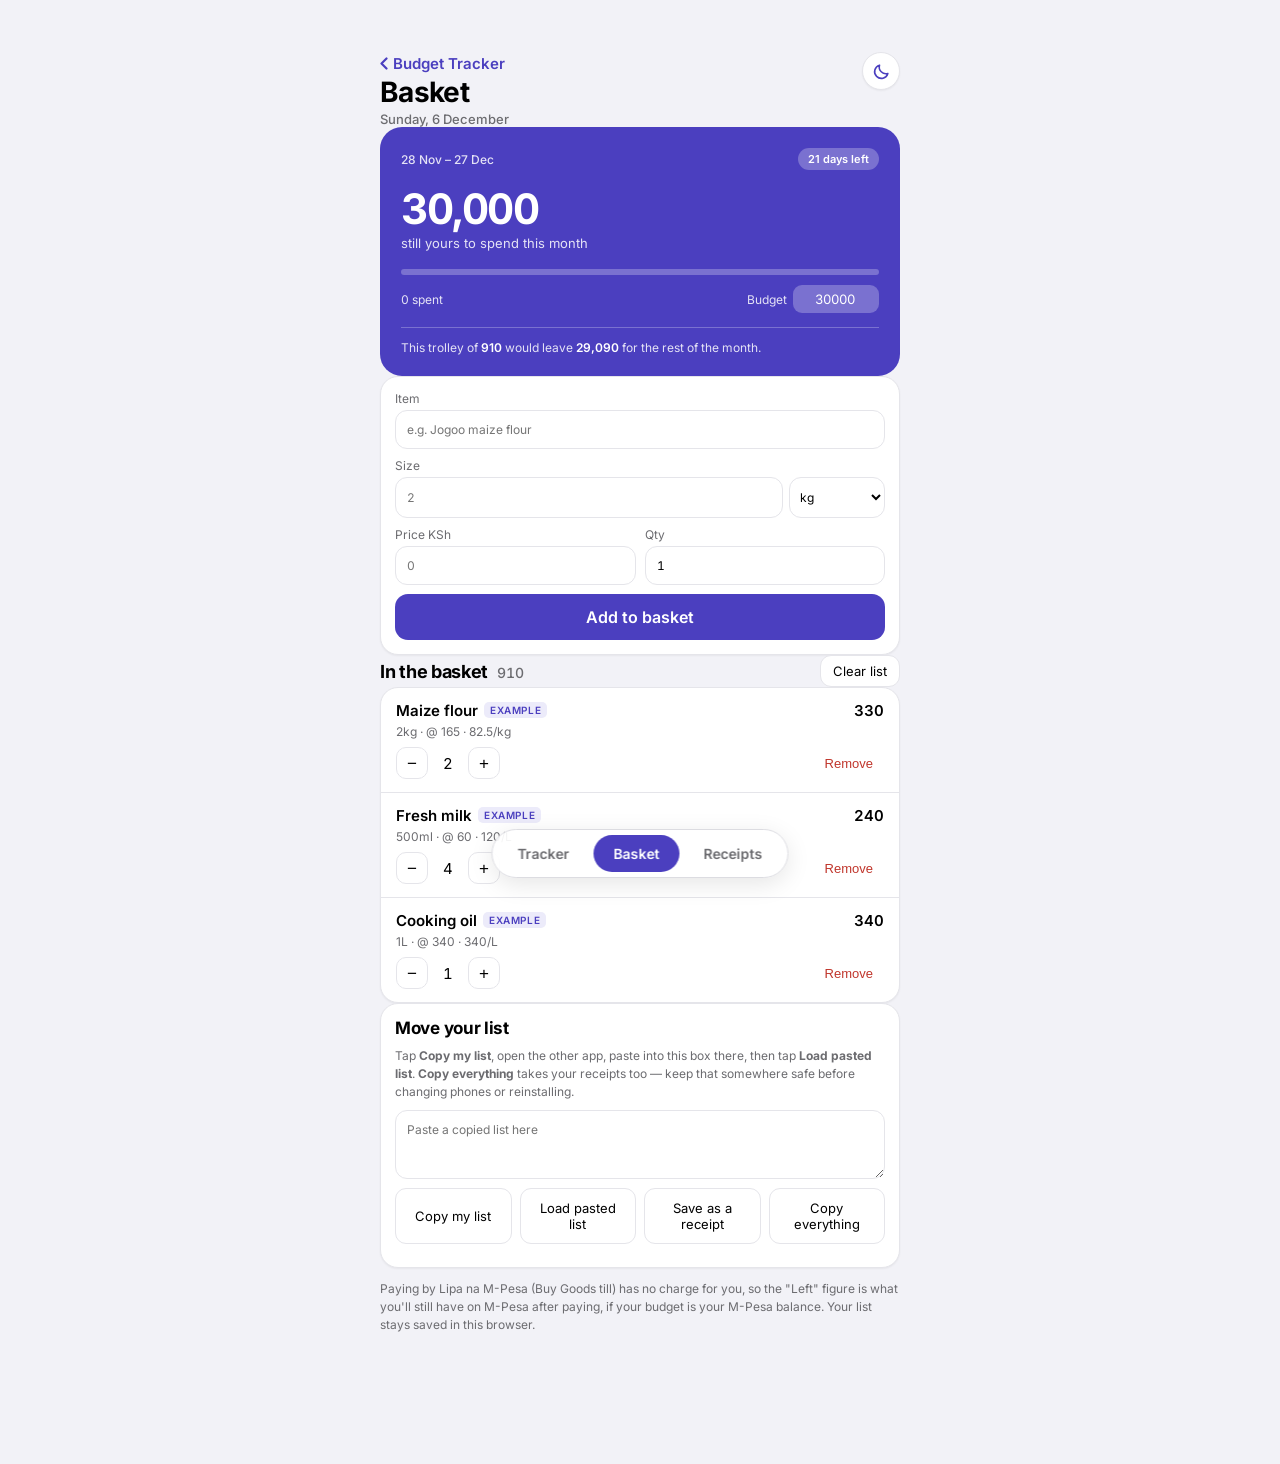
==== commit b9b8eeb7: "630 undated rows were the only thing inside the window The transaction list told the story: 630 rows" ====
--- a/app/src/main/assets/basket.html
+++ b/app/src/main/assets/basket.html
@@ -2,6 +2,16 @@
 <title>Basket — Budget Tracker</title>
 <style>:root{color-scheme:dark;box-sizing:border-box;padding-top:env(safe-area-inset-top,0px);padding-bottom:env(safe-area-inset-bottom,0px)}html{scroll-padding-top:env(safe-area-inset-top,0px)}body{margin:0;padding:0;font:14px -apple-system,BlinkMacSystemFont,sans-serif;background:#000;color:#fff}img{max-width:100%}[hidden]:not([hidden=until-found i]){display:none!important}</style>
 </head><body>
+<script>
+  try {
+    var m = localStorage.getItem('budget-theme');
+    if (m !== 'light' && m !== 'dark') {
+      m = matchMedia('(prefers-color-scheme: dark)').matches ? 'dark' : 'light';
+    }
+    document.documentElement.setAttribute('data-theme', m);
+    document.documentElement.style.background = m === 'dark' ? '#000' : '#f2f2f7';
+  } catch (e) {}
+</script>
 <link rel="stylesheet" href="css/theme.css">
 <style>
 *{-webkit-tap-highlight-color:transparent}
--- a/app/src/main/assets/css/theme.css
+++ b/app/src/main/assets/css/theme.css
@@ -43,6 +43,9 @@
   --hero-ink: #ffffff;
   --hero-dim: #a8a8ad;
   --hero-track: rgba(255, 255, 255, 0.14);
+  /* The unfilled part of a gauge or a progress bar, on the PAGE rather than on
+     the hero card - white at 26% is invisible on a white card. */
+  --track: rgba(255, 255, 255, 0.14);
   --hero-fill: #ff9f0a;
 
   --tint: #ff9f0a;
@@ -51,9 +54,16 @@
   --tint-line: rgba(255, 159, 10, 0.45);
 
   --good: #30d158;
+  --good-soft: rgba(48, 209, 88, 0.15);
   --warn: #ffd60a;
   --bad: #ff6482;
   --bad-soft: rgba(255, 100, 130, 0.14);
+
+  /* Three labels, not a scale. Each carries its own ink so the contrast holds
+     in either theme rather than relying on the page's. */
+  --chip-1: rgba(255, 159, 10, 0.16);  --chip-1-ink: #ffb340;
+  --chip-2: rgba(48, 209, 88, 0.15);   --chip-2-ink: #46d969;
+  --chip-3: rgba(255, 255, 255, 0.08); --chip-3-ink: #c9c9ce;
 
   --grid: rgba(255, 255, 255, 0.10);
   --axis: rgba(255, 255, 255, 0.22);
@@ -106,6 +116,7 @@
   --hero-ink: #ffffff;
   --hero-dim: rgba(255, 255, 255, 0.85);
   --hero-track: rgba(255, 255, 255, 0.26);
+  --track: #e3e3e8;
   --hero-fill: #ffffff;
 
   --tint: #4b3fbf;
@@ -114,9 +125,14 @@
   --tint-line: rgba(75, 63, 191, 0.40);
 
   --good: #1f7a4d;
+  --good-soft: #e3f3ea;
   --warn: #b45309;
   --bad: #c0352b;
   --bad-soft: rgba(192, 53, 43, 0.10);
+
+  --chip-1: #f3eefc;  --chip-1-ink: #5b43a8;
+  --chip-2: #e3f3ea;  --chip-2-ink: #1f7a4d;
+  --chip-3: #eef0f6;  --chip-3-ink: #44464f;
 
   --grid: #ececf1;
   --axis: #c7c7cc;
@@ -141,6 +157,7 @@
 /* Without this, a `width: 100%` field plus its own padding is wider than its
    card — which is what made every input on a phone overflow and the row below
    it wrap into a column of 130px-tall boxes. */
+html { background: var(--bg); }
 *, *::before, *::after { box-sizing: border-box; }
 
 /* ── The engraving ───────────────────────────────────────────────────────── */
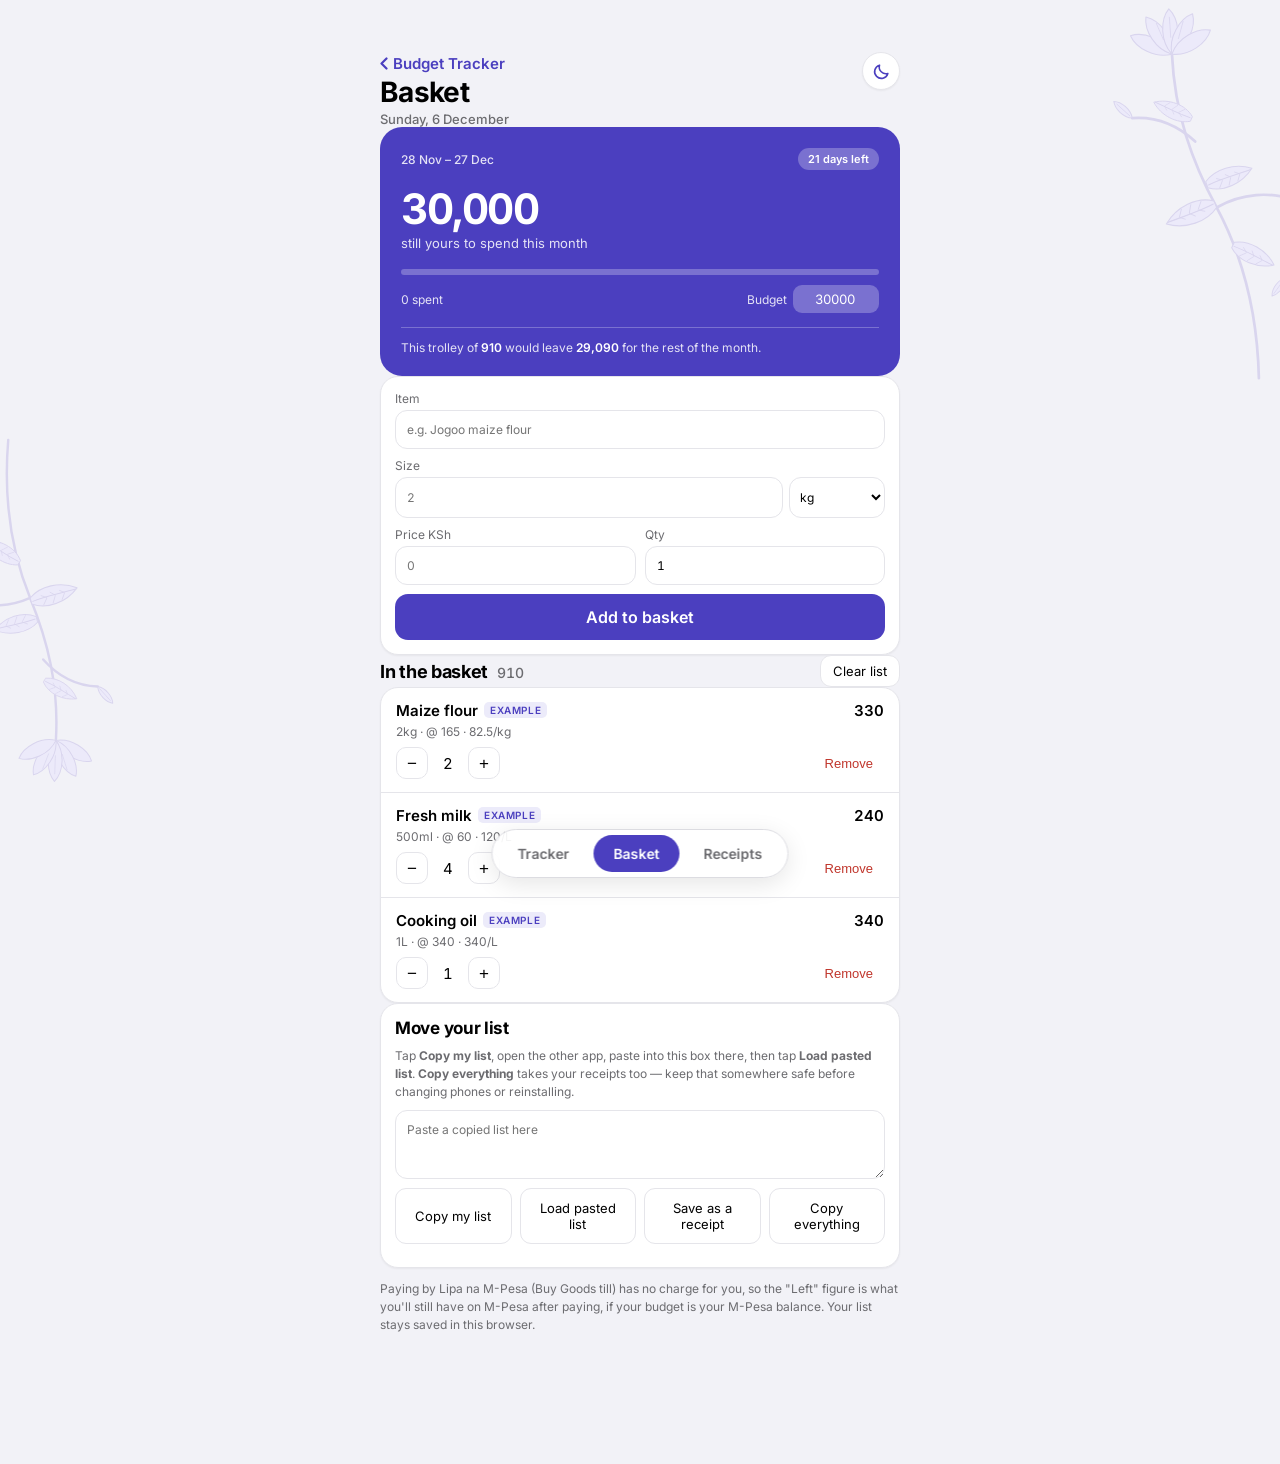
==== commit 4fa60dda: "Give the engraving its background back, and report how old the inbox is The engraving disappeared, a" ====
--- a/app/src/main/assets/basket.html
+++ b/app/src/main/assets/basket.html
@@ -15,7 +15,8 @@
 <link rel="stylesheet" href="css/theme.css">
 <style>
 *{-webkit-tap-highlight-color:transparent}
-body{background:var(--bg);color:var(--ink);font-family:var(--body);font-size:15px;
+/* Transparent so the engraving behind it shows; html owns the page colour. */
+body{background:transparent;color:var(--ink);font-family:var(--body);font-size:15px;
   padding-left:max(16px,env(safe-area-inset-left,0px));
   padding-right:max(16px,env(safe-area-inset-right,0px));
   padding-block:0 118px}
@@ -449,6 +450,9 @@
 const SUN='<circle cx="12" cy="12" r="4.2"></circle><path d="M12 2v2M12 20v2M4.2 4.2l1.4 1.4M18.4 18.4l1.4 1.4M2 12h2M20 12h2M4.2 19.8l1.4-1.4M18.4 5.6l1.4-1.4"></path>';
 const MOON='<path d="M20 14.5A8.5 8.5 0 0 1 9.5 4a8.5 8.5 0 1 0 10.5 10.5z"></path>';
 function applyTheme(mode){
+  /* The inline head script paints html before the stylesheet lands; its inline
+     style then outranks the stylesheet, so hand control back here. */
+  document.documentElement.style.background='';
   document.documentElement.setAttribute('data-theme',mode);
   /* The icon shows what tapping gives you, not where you are. */
   $('themeIcon').innerHTML=mode==='dark'?SUN:MOON;
--- a/app/src/main/assets/css/theme.css
+++ b/app/src/main/assets/css/theme.css
@@ -179,6 +179,13 @@
   border-radius: 999px; background: var(--shell); border: 1px solid var(--shell-line);
   box-shadow: var(--shell-shadow);
   backdrop-filter: blur(30px); -webkit-backdrop-filter: blur(30px);
+  transition: transform .25s var(--ease), opacity .25s var(--ease);
+}
+/* Out of the way on the way down. The translateX stays: it is what centres the
+   bar, and dropping it here would slide the bar sideways as well as away. */
+.tabs.away {
+  transform: translateX(-50%) translateY(calc(100% + 28px + env(safe-area-inset-bottom, 0px)));
+  opacity: 0;
 }
 .tab {
   display: flex; align-items: center; gap: 7px;
